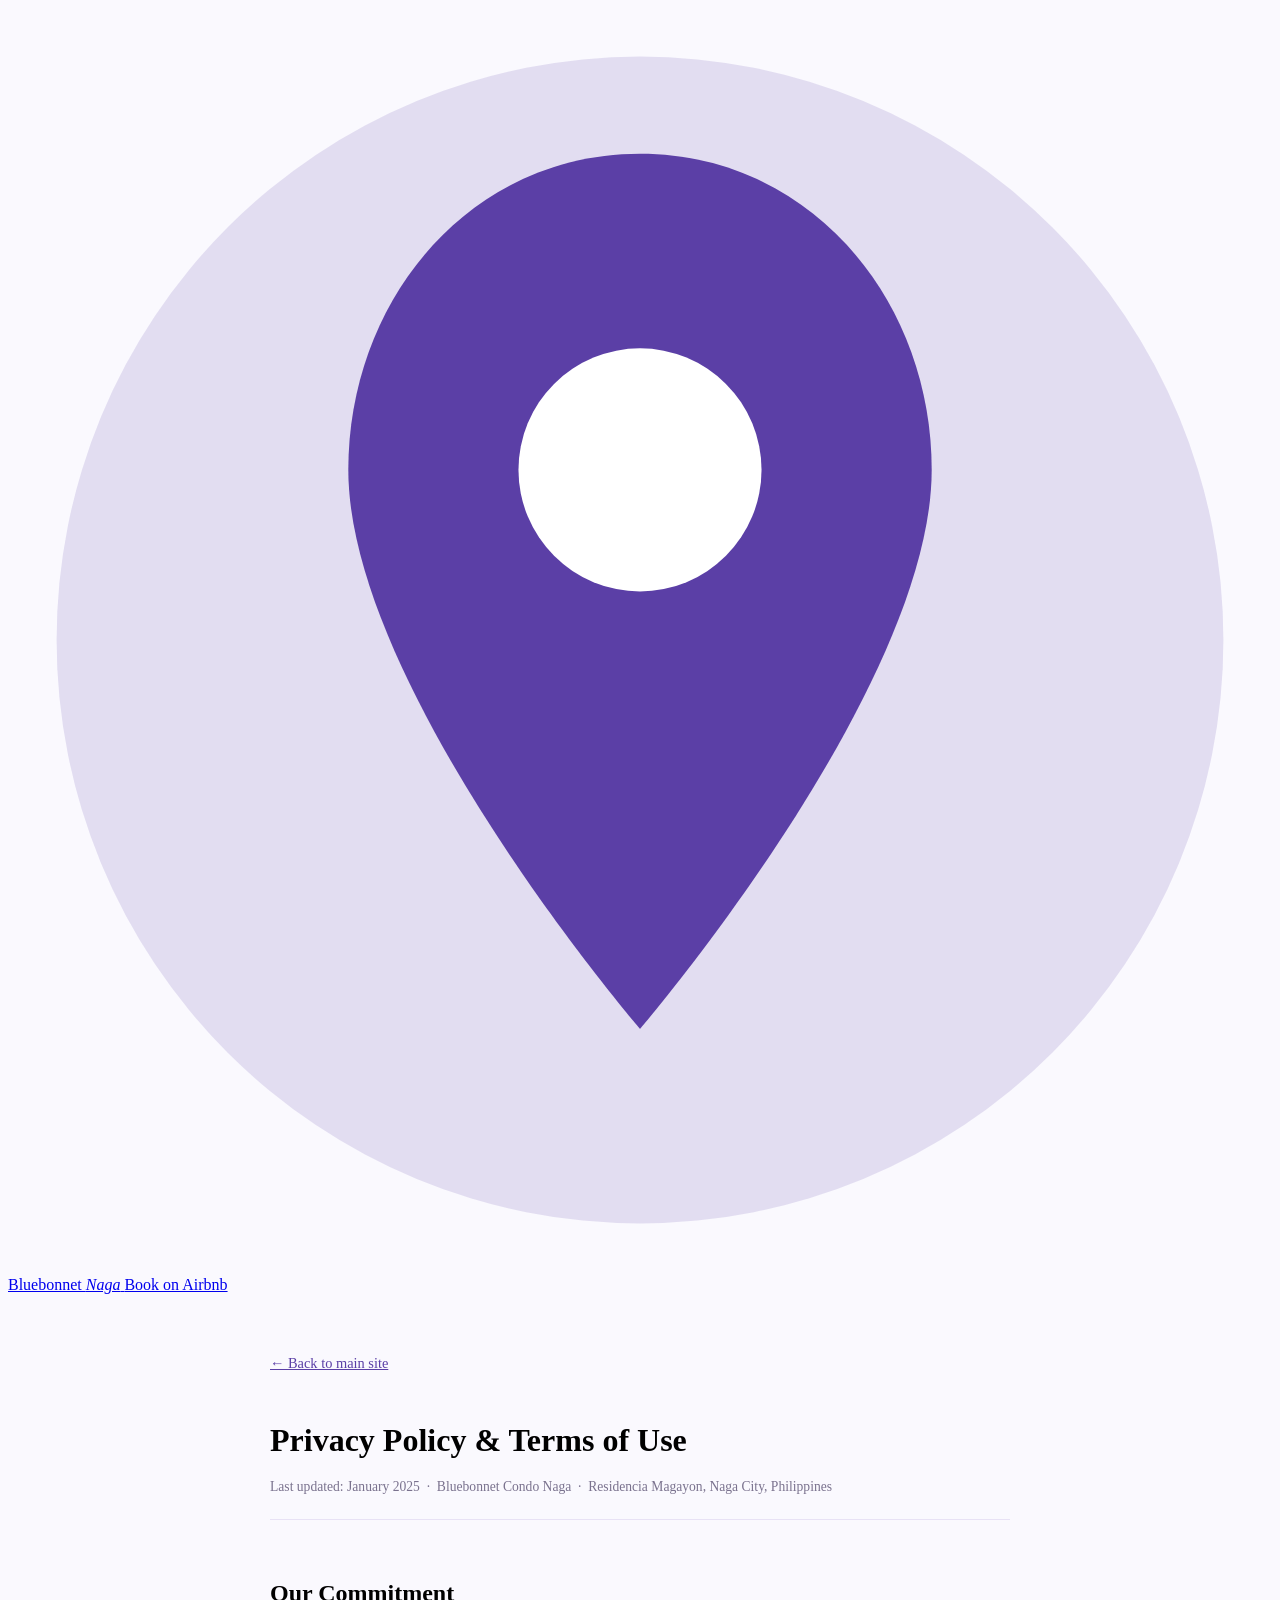
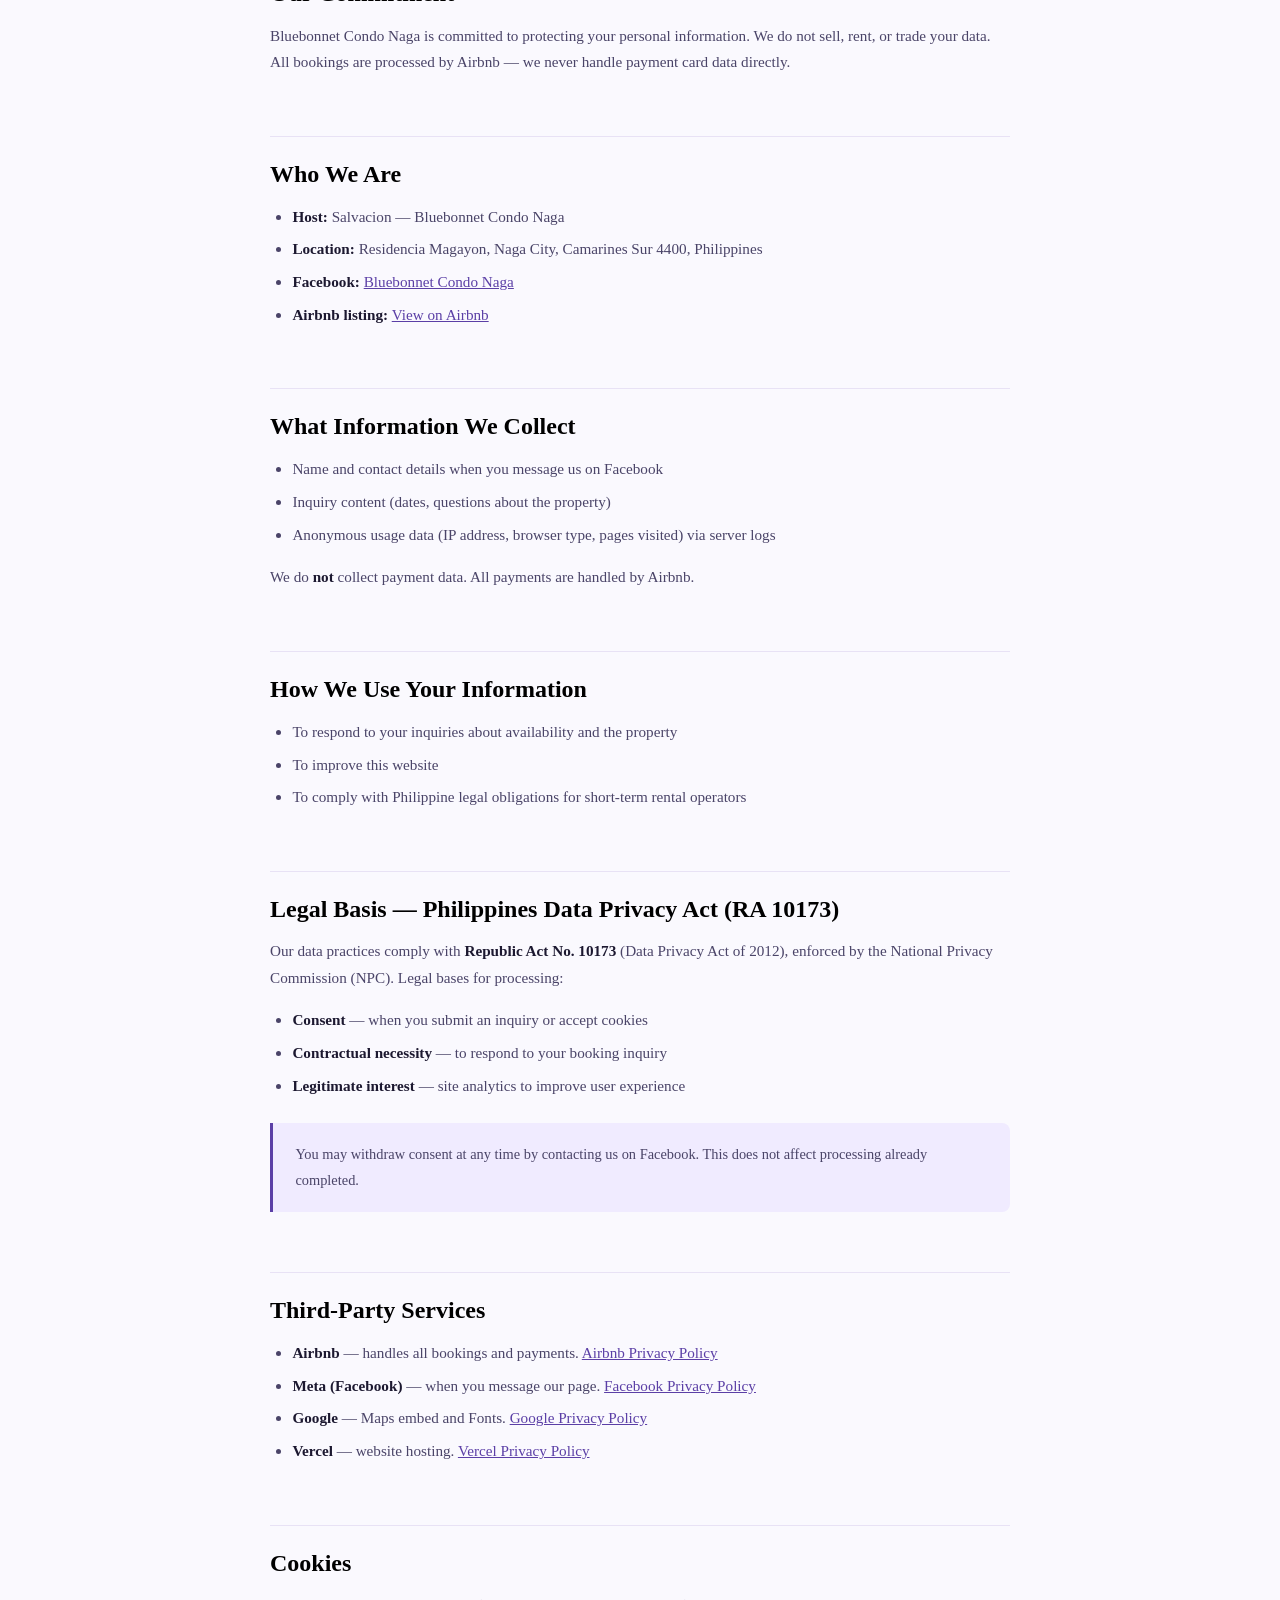
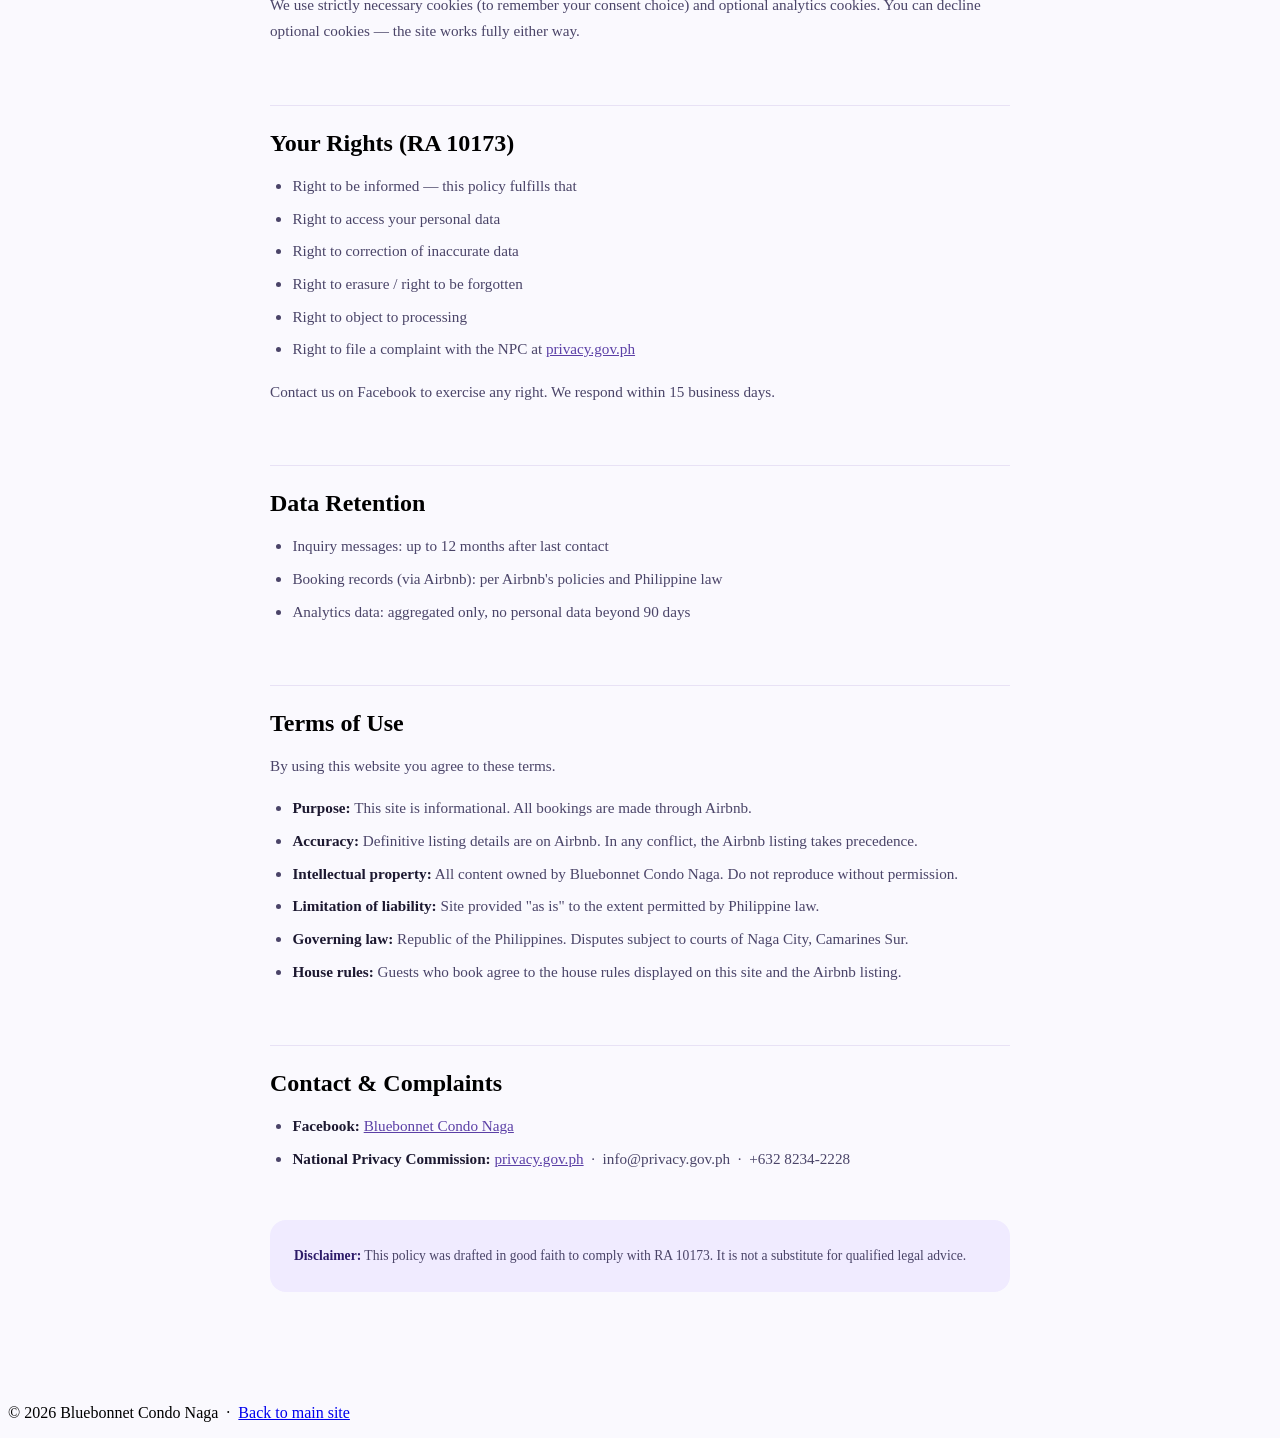
==== privacy.html @ 1c319896 "first commit" ====
<!DOCTYPE html>
<html lang="en">
<head>
  <meta charset="UTF-8"/>
  <meta name="viewport" content="width=device-width, initial-scale=1.0"/>
  <meta name="robots" content="noindex"/>
  <title>Privacy Policy — Bluebonnet Condo Naga</title>
  <link rel="preconnect" href="https://fonts.googleapis.com"/>
  <link rel="preconnect" href="https://fonts.gstatic.com" crossorigin/>
  <link href="https://fonts.googleapis.com/css2?family=Playfair+Display:wght@400;500&family=DM+Sans:wght@400;500;600&display=swap" rel="stylesheet"/>
  <link rel="stylesheet" href="styles.css"/>
  <style>
    .priv { max-width: 740px; margin: 0 auto; padding: 60px 24px 96px; }
    .priv h1 { margin-bottom: .5em; }
    .priv .meta { font-size: .85rem; color: #7A728E; padding-bottom: 1.5em; border-bottom: 1px solid #E8E2F5; margin-bottom: 2.5em; max-width: none; }
    .priv h2 { font-size: 1.5rem; margin: 2.5em 0 .6em; padding-top: 1em; border-top: 1px solid #E8E2F5; }
    .priv h2:first-of-type { border-top: none; padding-top: 0; }
    .priv h3 { font-size: 1.05rem; margin: 1.8em 0 .5em; }
    .priv p, .priv li { font-size: .95rem; color: #4A4468; line-height: 1.75; max-width: none; }
    .priv ul { padding-left: 1.4em; list-style: disc; margin-bottom: 1em; }
    .priv ul li { margin-bottom: .4em; }
    .priv a { color: #5B3FA6; text-decoration: underline; }
    .priv strong { color: #1C1830; }
    .info-box { background: #F0EBFF; border-left: 3px solid #5B3FA6; padding: 1.2em 1.4em; border-radius: 0 8px 8px 0; margin: 1.5em 0; }
    .info-box p { margin: 0; font-size: .9rem; }
    .back-link { display: inline-flex; align-items: center; gap: 6px; color: #5B3FA6; font-size: .9rem; font-weight: 500; margin-bottom: 2em; }
    .disclaimer { margin-top: 3em; padding: 1.5em; background: #F0EBFF; border-radius: 16px; }
    .disclaimer p { font-size: .85rem; margin: 0; }
  </style>
</head>
<body style="background:#FAF9FE">

  <!-- NAV (simplified) -->
  <header class="nav" style="position:relative">
    <div class="wrap nav-in">
      <a href="index.html" class="brand">
        <svg viewBox="0 0 26 26" fill="none" aria-hidden="true">
          <circle cx="13" cy="13" r="12" fill="#5B3FA6" opacity=".15"/>
          <path d="M13 3C9.5 3 7 6 7 9.5c0 4.5 6 11.5 6 11.5S19 14 19 9.5C19 6 16.5 3 13 3z" fill="#5B3FA6"/>
          <circle cx="13" cy="9.5" r="2.5" fill="white"/>
        </svg>
        <span>Bluebonnet <em>Naga</em></span>
      </a>
      <a class="btn btn-gold btn-sm" href="https://www.airbnb.com/rooms/1572517148366114947" target="_blank" rel="noopener">Book on Airbnb</a>
    </div>
  </header>

  <main>
    <div class="priv">
      <a href="index.html" class="back-link">← Back to main site</a>

      <h1>Privacy Policy &amp; Terms of Use</h1>
      <p class="meta">Last updated: January 2025 &nbsp;·&nbsp; Bluebonnet Condo Naga &nbsp;·&nbsp; Residencia Magayon, Naga City, Philippines</p>

      <!-- PRIVACY POLICY -->
      <h2>Our Commitment</h2>
      <p>Bluebonnet Condo Naga is committed to protecting your personal information. We do not sell, rent, or trade your data. All bookings are processed by Airbnb — we never handle payment card data directly.</p>

      <h2>Who We Are</h2>
      <ul>
        <li><strong>Host:</strong> Salvacion — Bluebonnet Condo Naga</li>
        <li><strong>Location:</strong> Residencia Magayon, Naga City, Camarines Sur 4400, Philippines</li>
        <li><strong>Facebook:</strong> <a href="https://www.facebook.com/profile.php?id=61584902198196" target="_blank" rel="noopener">Bluebonnet Condo Naga</a></li>
        <li><strong>Airbnb listing:</strong> <a href="https://www.airbnb.com/rooms/1572517148366114947" target="_blank" rel="noopener">View on Airbnb</a></li>
      </ul>

      <h2>What Information We Collect</h2>
      <ul>
        <li>Name and contact details when you message us on Facebook</li>
        <li>Inquiry content (dates, questions about the property)</li>
        <li>Anonymous usage data (IP address, browser type, pages visited) via server logs</li>
      </ul>
      <p>We do <strong>not</strong> collect payment data. All payments are handled by Airbnb.</p>

      <h2>How We Use Your Information</h2>
      <ul>
        <li>To respond to your inquiries about availability and the property</li>
        <li>To improve this website</li>
        <li>To comply with Philippine legal obligations for short-term rental operators</li>
      </ul>

      <h2>Legal Basis — Philippines Data Privacy Act (RA 10173)</h2>
      <p>Our data practices comply with <strong>Republic Act No. 10173</strong> (Data Privacy Act of 2012), enforced by the National Privacy Commission (NPC). Legal bases for processing:</p>
      <ul>
        <li><strong>Consent</strong> — when you submit an inquiry or accept cookies</li>
        <li><strong>Contractual necessity</strong> — to respond to your booking inquiry</li>
        <li><strong>Legitimate interest</strong> — site analytics to improve user experience</li>
      </ul>
      <div class="info-box"><p>You may withdraw consent at any time by contacting us on Facebook. This does not affect processing already completed.</p></div>

      <h2>Third-Party Services</h2>
      <ul>
        <li><strong>Airbnb</strong> — handles all bookings and payments. <a href="https://www.airbnb.com/help/article/2855" target="_blank" rel="noopener">Airbnb Privacy Policy</a></li>
        <li><strong>Meta (Facebook)</strong> — when you message our page. <a href="https://www.facebook.com/privacy/policy/" target="_blank" rel="noopener">Facebook Privacy Policy</a></li>
        <li><strong>Google</strong> — Maps embed and Fonts. <a href="https://policies.google.com/privacy" target="_blank" rel="noopener">Google Privacy Policy</a></li>
        <li><strong>Vercel</strong> — website hosting. <a href="https://vercel.com/legal/privacy-policy" target="_blank" rel="noopener">Vercel Privacy Policy</a></li>
      </ul>

      <h2>Cookies</h2>
      <p>We use strictly necessary cookies (to remember your consent choice) and optional analytics cookies. You can decline optional cookies — the site works fully either way.</p>

      <h2>Your Rights (RA 10173)</h2>
      <ul>
        <li>Right to be informed — this policy fulfills that</li>
        <li>Right to access your personal data</li>
        <li>Right to correction of inaccurate data</li>
        <li>Right to erasure / right to be forgotten</li>
        <li>Right to object to processing</li>
        <li>Right to file a complaint with the NPC at <a href="https://www.privacy.gov.ph" target="_blank" rel="noopener">privacy.gov.ph</a></li>
      </ul>
      <p>Contact us on Facebook to exercise any right. We respond within 15 business days.</p>

      <h2>Data Retention</h2>
      <ul>
        <li>Inquiry messages: up to 12 months after last contact</li>
        <li>Booking records (via Airbnb): per Airbnb's policies and Philippine law</li>
        <li>Analytics data: aggregated only, no personal data beyond 90 days</li>
      </ul>

      <!-- TERMS OF USE -->
      <h2 id="terms">Terms of Use</h2>
      <p>By using this website you agree to these terms.</p>
      <ul>
        <li><strong>Purpose:</strong> This site is informational. All bookings are made through Airbnb.</li>
        <li><strong>Accuracy:</strong> Definitive listing details are on Airbnb. In any conflict, the Airbnb listing takes precedence.</li>
        <li><strong>Intellectual property:</strong> All content owned by Bluebonnet Condo Naga. Do not reproduce without permission.</li>
        <li><strong>Limitation of liability:</strong> Site provided "as is" to the extent permitted by Philippine law.</li>
        <li><strong>Governing law:</strong> Republic of the Philippines. Disputes subject to courts of Naga City, Camarines Sur.</li>
        <li><strong>House rules:</strong> Guests who book agree to the house rules displayed on this site and the Airbnb listing.</li>
      </ul>

      <h2>Contact &amp; Complaints</h2>
      <ul>
        <li><strong>Facebook:</strong> <a href="https://www.facebook.com/profile.php?id=61584902198196" target="_blank" rel="noopener">Bluebonnet Condo Naga</a></li>
        <li><strong>National Privacy Commission:</strong> <a href="https://www.privacy.gov.ph" target="_blank" rel="noopener">privacy.gov.ph</a> &nbsp;·&nbsp; info@privacy.gov.ph &nbsp;·&nbsp; +632 8234-2228</li>
      </ul>

      <div class="disclaimer">
        <p><strong style="color:#2D1B69">Disclaimer:</strong> This policy was drafted in good faith to comply with RA 10173. It is not a substitute for qualified legal advice.</p>
      </div>
    </div>
  </main>

  <footer class="footer" style="margin-top:0">
    <div class="wrap footer-in">
      <div class="footer-bottom" style="border-top:none;padding-top:0">
        <p>© <span id="privYr"></span> Bluebonnet Condo Naga &nbsp;·&nbsp; <a href="index.html">Back to main site</a></p>
      </div>
    </div>
  </footer>

  <script>document.getElementById('privYr').textContent = new Date().getFullYear();</script>
</body>
</html>
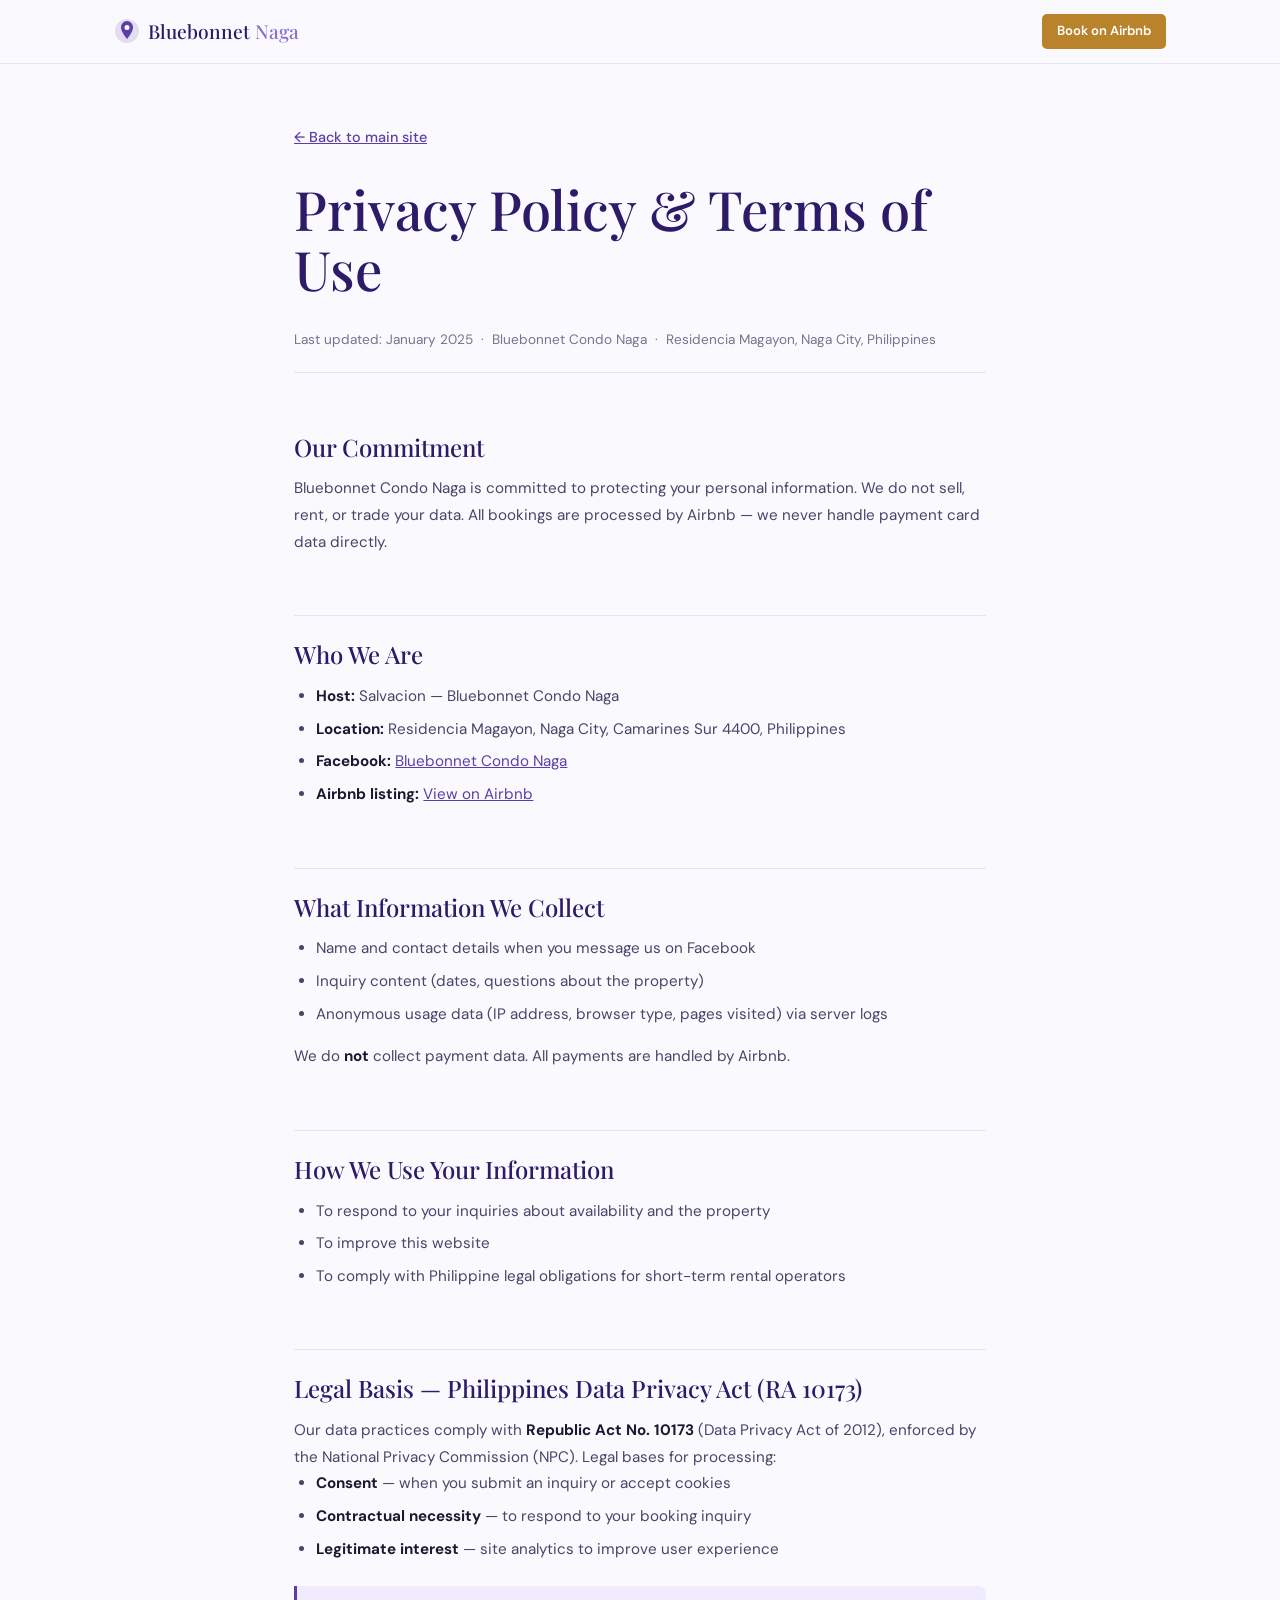
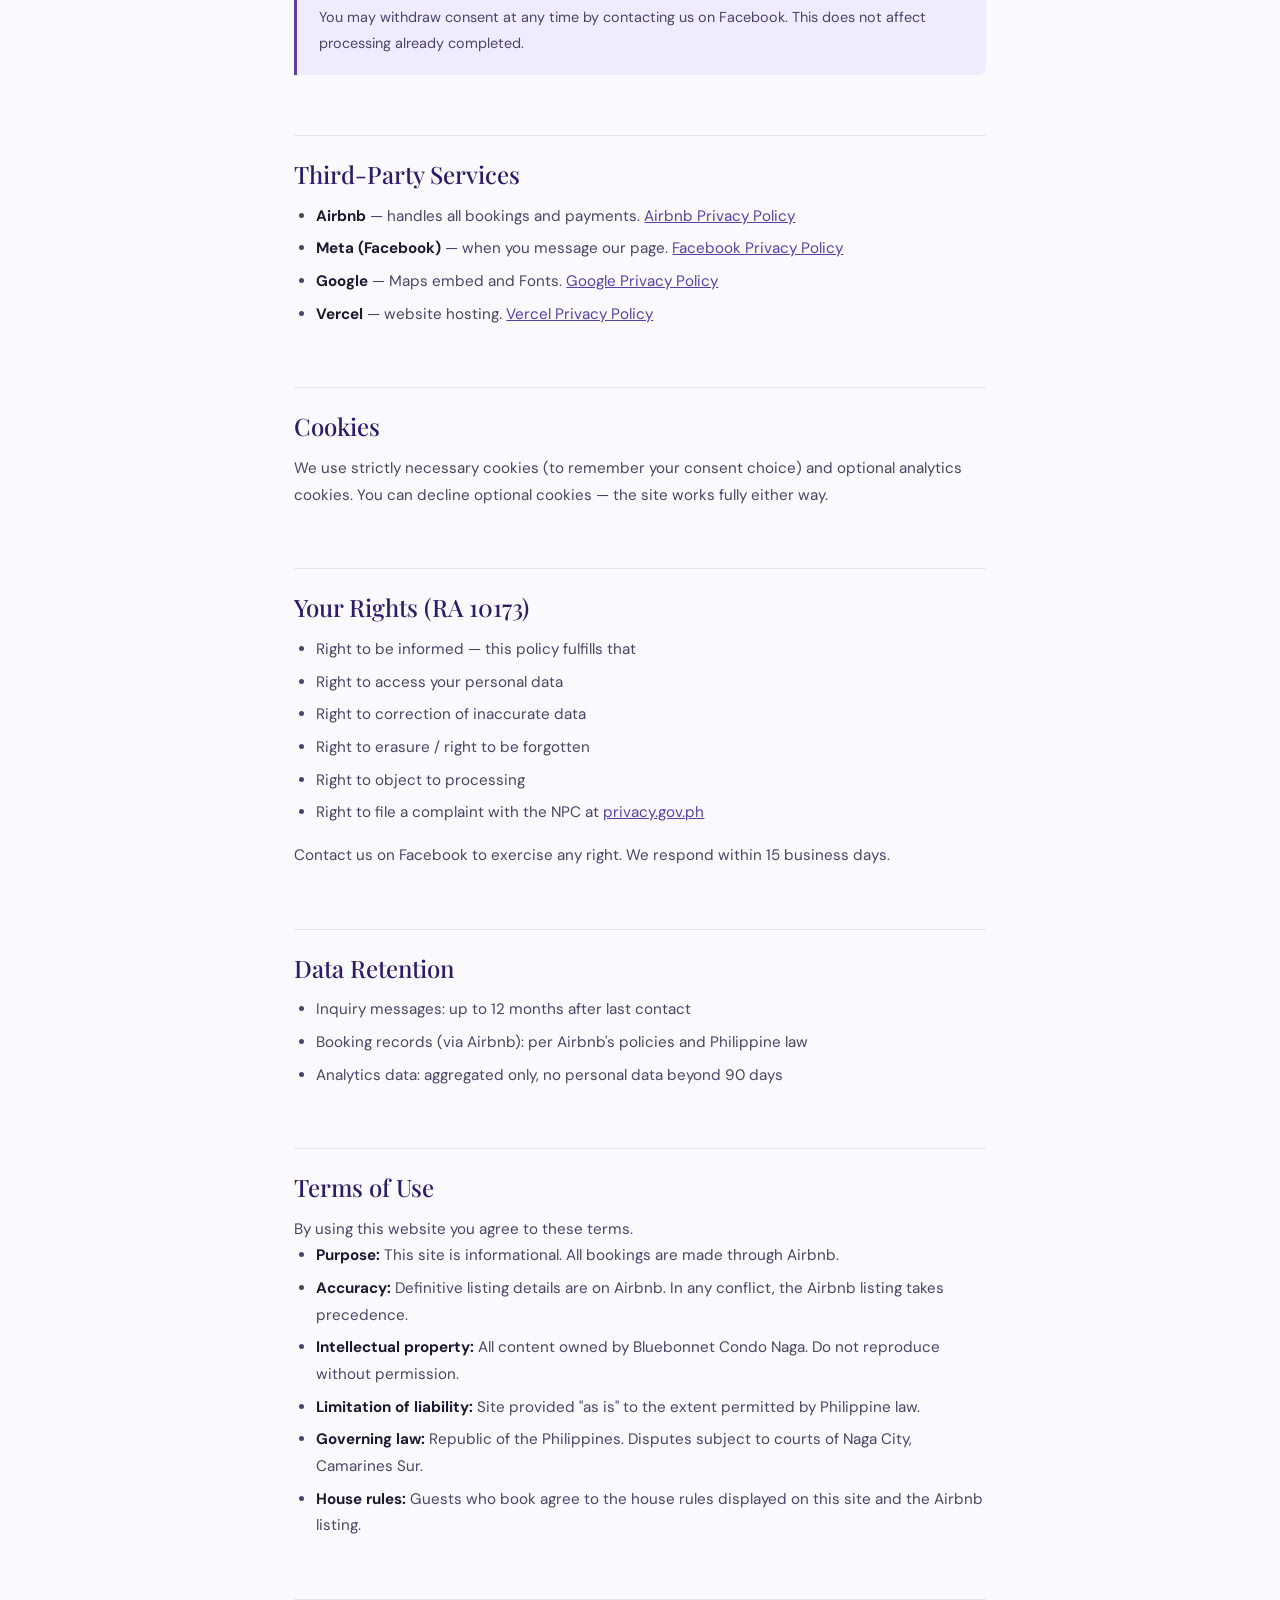
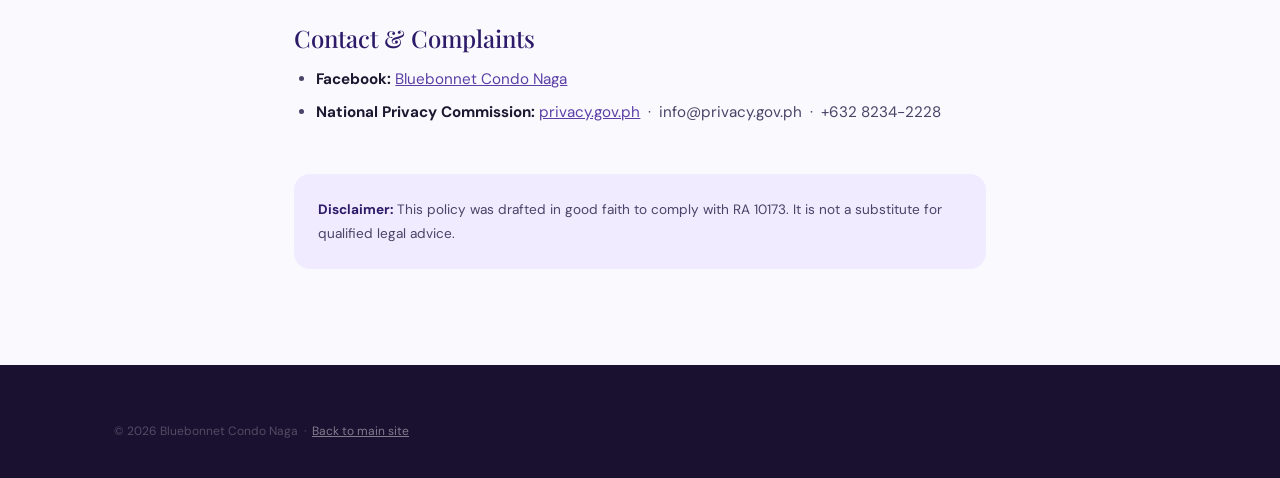
==== commit e9b2977c: "fix privacy.html stylesheet filename" ====
--- a/privacy.html
+++ b/privacy.html
@@ -8,7 +8,7 @@
   <link rel="preconnect" href="https://fonts.googleapis.com"/>
   <link rel="preconnect" href="https://fonts.gstatic.com" crossorigin/>
   <link href="https://fonts.googleapis.com/css2?family=Playfair+Display:wght@400;500&family=DM+Sans:wght@400;500;600&display=swap" rel="stylesheet"/>
-  <link rel="stylesheet" href="styles.css"/>
+  <link rel="stylesheet" href="style.css"/>
   <style>
     .priv { max-width: 740px; margin: 0 auto; padding: 60px 24px 96px; }
     .priv h1 { margin-bottom: .5em; }
--- a/style.css
+++ b/style.css
@@ -0,0 +1,447 @@
+/* =========================================================
+   BLUEBONNET CONDO NAGA — styles.css
+   ========================================================= */
+
+:root {
+  --plum:    #2D1B69;
+  --violet:  #5B3FA6;
+  --vlight:  #8B6FCC;
+  --vtint:   #F0EBFF;
+  --vpale:   #F7F4FE;
+  --gold:    #B8832A;
+  --goldl:   #D4A853;
+  --goldglow:#FAE8B4;
+  --sage:    #5A7A5A;
+  --sagel:   #EDF2ED;
+  --ink:     #1C1830;
+  --inkm:    #4A4468;
+  --inkl:    #7A728E;
+  --rule:    #E8E2F5;
+  --white:   #ffffff;
+  --bg:      #FAF9FE;
+  --bgdark:  #F7F4FE;
+  --night:   #1A1030;
+  --serif:   "Playfair Display", Georgia, serif;
+  --sans:    "DM Sans", -apple-system, sans-serif;
+  --wrap:    1100px;
+  --r:       8px;
+  --rr:      16px;
+  --sh:      0 4px 12px rgba(26,16,48,.10);
+  --shl:     0 16px 48px rgba(26,16,48,.14);
+  --shx:     0 32px 64px rgba(26,16,48,.18);
+}
+
+*, *::before, *::after { box-sizing: border-box; margin: 0; padding: 0; }
+html { scroll-behavior: smooth; scroll-padding-top: 64px; -webkit-text-size-adjust: 100%; }
+body { font-family: var(--sans); color: var(--ink); background: var(--bg); line-height: 1.65; -webkit-font-smoothing: antialiased; overflow-x: hidden; }
+img  { max-width: 100%; display: block; }
+a    { color: inherit; text-decoration: none; }
+ul   { list-style: none; }
+p    { max-width: 62ch; color: var(--inkm); line-height: 1.7; }
+
+.wrap          { max-width: var(--wrap); margin-inline: auto; padding-inline: 24px; }
+.section       { padding-block: 80px; }
+.section-dark  { background: var(--bgdark); }
+.section-sub   { color: var(--inkl); margin-bottom: 28px; max-width: 50ch; }
+
+h1 { font-family: var(--serif); font-size: clamp(2rem, 4.5vw, 3.4rem); font-weight: 500; line-height: 1.12; color: var(--plum); }
+h2 { font-family: var(--serif); font-size: clamp(1.6rem, 3vw, 2.3rem); font-weight: 500; line-height: 1.18; color: var(--plum); margin-bottom: .5em; }
+h3 { font-size: 1.05rem; font-weight: 600; color: var(--plum); }
+
+.btn {
+  display: inline-flex; align-items: center; gap: 6px;
+  padding: .7em 1.5em; border-radius: 5px;
+  font-family: var(--sans); font-weight: 600; font-size: .9rem;
+  border: 2px solid transparent; cursor: pointer;
+  transition: background .15s, color .15s, border-color .15s, box-shadow .15s;
+  white-space: nowrap; text-decoration: none; line-height: 1.4;
+}
+.btn:hover       { box-shadow: var(--sh); }
+.btn-gold        { background: var(--gold);  color: var(--white); border-color: var(--gold); }
+.btn-gold:hover  { background: var(--goldl); border-color: var(--goldl); }
+.btn-dark        { background: var(--plum);  color: var(--white); border-color: var(--plum); }
+.btn-dark:hover  { background: var(--violet); border-color: var(--violet); }
+.btn-outline     { background: transparent; color: var(--plum); border-color: var(--plum); }
+.btn-outline:hover { background: var(--plum); color: var(--white); }
+.btn-sm          { padding: .45em 1em; font-size: .82rem; }
+.btn-lg          { padding: .9em 2em; font-size: 1rem; }
+.btn-full        { width: 100%; justify-content: center; }
+
+.cookie { position: fixed; bottom: 0; left: 0; right: 0; z-index: 500; background: var(--night); padding: 14px 24px; transform: translateY(100%); transition: transform .3s; }
+.cookie.show { transform: translateY(0); }
+.cookie-in { max-width: var(--wrap); margin-inline: auto; display: flex; align-items: center; justify-content: space-between; gap: 16px; flex-wrap: wrap; }
+.cookie-in p { font-size: .82rem; color: rgba(255,255,255,.7); max-width: none; margin: 0; }
+.cookie-in a { color: var(--goldl); text-decoration: underline; }
+.cookie-acts { display: flex; gap: 8px; flex-shrink: 0; }
+.ck-yes { background: var(--gold); border: none; color: var(--white); padding: .4em 1em; border-radius: 4px; font-size: .8rem; font-weight: 600; cursor: pointer; font-family: inherit; }
+.ck-no  { background: transparent; border: 1px solid rgba(255,255,255,.3); color: rgba(255,255,255,.7); padding: .4em 1em; border-radius: 4px; font-size: .8rem; font-weight: 600; cursor: pointer; font-family: inherit; }
+
+.nav { position: sticky; top: 0; z-index: 100; height: 64px; background: rgba(250,249,254,.93); backdrop-filter: blur(12px); border-bottom: 1px solid var(--rule); transition: box-shadow .2s; }
+.nav.scrolled { box-shadow: var(--sh); }
+.nav-in { display: flex; align-items: center; justify-content: space-between; height: 100%; gap: 20px; }
+.brand { display: flex; align-items: center; gap: 8px; font-family: var(--serif); font-size: 1.2rem; font-weight: 500; color: var(--plum); }
+.brand em { font-style: normal; color: var(--vlight); }
+.brand svg { width: 26px; height: 26px; flex-shrink: 0; }
+.nav-links { display: flex; gap: 22px; }
+.nav-links a { font-size: .87rem; font-weight: 500; color: var(--inkl); border-bottom: 2px solid transparent; padding-bottom: 2px; transition: color .15s, border-color .15s; }
+.nav-links a:hover { color: var(--plum); border-bottom-color: var(--violet); }
+.hamburger { display: none; flex-direction: column; gap: 5px; background: none; border: none; cursor: pointer; padding: 6px; }
+.hamburger span { display: block; width: 22px; height: 2px; background: var(--plum); border-radius: 2px; transition: transform .2s, opacity .2s; }
+.hamburger.open span:nth-child(1) { transform: rotate(45deg) translate(5px,5px); }
+.hamburger.open span:nth-child(2) { opacity: 0; }
+.hamburger.open span:nth-child(3) { transform: rotate(-45deg) translate(5px,-5px); }
+
+.cell { overflow: hidden; position: relative; cursor: pointer; }
+.cell img { position: absolute; inset: 0; width: 100%; height: 100%; object-fit: cover; transition: transform .25s; }
+.cell:hover img { transform: scale(1.04); }
+.cell-empty { position: absolute; inset: 0; display: flex; flex-direction: column; align-items: center; justify-content: center; gap: 6px; color: rgba(255,255,255,.3); font-size: .78rem; }
+.cell-empty span { font-size: 2rem; }
+
+.hero { background: var(--plum); }
+.photo-strip { display: grid; grid-template-columns: 2fr 1fr 1fr; grid-template-rows: 220px 160px; gap: 3px; position: relative; }
+.photo-strip .cell { background: linear-gradient(145deg, #3a2480, #1A1030); }
+.photo-strip .cell:first-child { grid-row: span 2; }
+.show-all { position: absolute; bottom: 14px; right: 14px; background: var(--white); border: 1px solid var(--rule); border-radius: 5px; padding: .45em .9em; font-size: .78rem; font-weight: 600; cursor: pointer; display: flex; align-items: center; gap: 6px; box-shadow: var(--sh); z-index: 2; font-family: inherit; }
+.hero-body { padding: 48px 0 60px; }
+.hero-grid { display: grid; grid-template-columns: 1fr 300px; gap: 48px; align-items: start; }
+.hero-loc { display: flex; align-items: center; gap: 6px; font-size: .83rem; color: rgba(255,255,255,.6); margin-bottom: 14px; }
+.hero-loc svg { color: var(--goldl); flex-shrink: 0; }
+.hero h1 { color: var(--white); font-style: italic; margin-bottom: 16px; }
+.hero-sub { color: rgba(255,255,255,.7); max-width: 50ch; margin-bottom: 20px; }
+.badges { display: flex; gap: 8px; flex-wrap: wrap; }
+.badge { padding: .28em .85em; border-radius: 999px; font-size: .77rem; font-weight: 500; }
+.badge-gold  { background: rgba(184,131,42,.25); border: 1px solid rgba(184,131,42,.45); color: var(--goldglow); }
+.badge-white { background: rgba(255,255,255,.12); border: 1px solid rgba(255,255,255,.18); color: rgba(255,255,255,.88); }
+
+.book-card { background: var(--white); border-radius: var(--rr); padding: 28px; box-shadow: var(--shx); }
+.book-label { font-size: .8rem; color: var(--inkl); margin-bottom: 8px; max-width: none; }
+.btn-dark { margin-bottom: 16px; }
+.book-stats { display: flex; justify-content: space-between; padding: 14px 0; border-top: 1px solid var(--rule); border-bottom: 1px solid var(--rule); margin-bottom: 14px; }
+.bstat strong { display: block; font-family: var(--serif); font-size: 1.3rem; color: var(--plum); text-align: center; }
+.bstat span   { display: block; font-size: .75rem; color: var(--inkl); text-align: center; }
+.book-note { font-size: .75rem; color: var(--inkl); max-width: none; margin: 0; line-height: 1.5; }
+
+.about-grid { display: grid; grid-template-columns: 1fr 1fr; gap: 56px; align-items: start; }
+.about-text > p { margin-bottom: 12px; }
+.about-feats { display: grid; grid-template-columns: 1fr 1fr; gap: 10px; margin: 22px 0; }
+.feat { display: flex; align-items: flex-start; gap: 10px; padding: 14px; background: var(--vtint); border-radius: var(--r); }
+.feat > span { font-size: 1.3rem; flex-shrink: 0; line-height: 1; }
+.feat strong { display: block; font-size: .87rem; color: var(--plum); margin-bottom: 2px; }
+.feat small  { font-size: .77rem; color: var(--inkl); }
+.host-card { display: flex; align-items: center; gap: 14px; padding: 16px 20px; background: var(--white); border: 1px solid var(--rule); border-radius: var(--r); margin-top: 20px; }
+.host-av   { width: 42px; height: 42px; border-radius: 50%; background: var(--violet); color: var(--white); display: flex; align-items: center; justify-content: center; font-family: var(--serif); font-size: 1.2rem; flex-shrink: 0; }
+.host-name { font-weight: 600; font-size: .9rem; color: var(--plum); margin-bottom: 2px; }
+.host-meta { font-size: .77rem; color: var(--inkl); max-width: none; margin: 0; }
+
+.about-photos { position: relative; padding-bottom: 36px; }
+.about-main { border-radius: var(--rr); min-height: 340px; background: linear-gradient(140deg, var(--vtint), #e4d9ff); border: 2px dashed rgba(91,63,166,.22); }
+.about-main .cell-empty { color: var(--violet); opacity: .5; }
+.about-side { position: absolute; bottom: 0; right: -20px; width: 54%; min-height: 160px; border: 4px solid var(--white); border-radius: var(--rr); box-shadow: var(--shl); background: linear-gradient(135deg, #c8d9c8, var(--sagel)); }
+.about-side .cell-empty { color: var(--sage); opacity: .5; }
+
+.gallery-grid { display: grid; grid-template-columns: repeat(4, 1fr); grid-auto-rows: 170px; gap: 12px; }
+.g-cell { border-radius: var(--r); background: linear-gradient(140deg, var(--vtint), #ddd4f5); border: 1.5px dashed rgba(91,63,166,.18); transition: transform .15s, box-shadow .15s; }
+.g-cell:hover { transform: scale(1.02); box-shadow: var(--shl); }
+.g-cell .cell-empty { color: var(--violet); opacity: .4; font-size: .78rem; }
+.g-cell.big  { grid-column: span 2; grid-row: span 2; }
+.g-cell.wide { grid-column: span 2; }
+
+.video-wrap {
+  position: relative;
+  width: 100%;
+  border-radius: var(--rr);
+  overflow: hidden;
+  box-shadow: var(--shl);
+  background: var(--night);
+  aspect-ratio: 16 / 9;
+}
+.video-wrap iframe {
+  position: absolute;
+  inset: 0;
+  width: 100%;
+  height: 100%;
+  border: 0;
+  display: block;
+}
+.video-placeholder {
+  position: absolute;
+  inset: 0;
+  background: linear-gradient(135deg, #2D1B69, #1A1030);
+  display: flex;
+  align-items: center;
+  justify-content: center;
+}
+.vp-inner {
+  text-align: center;
+  color: rgba(255,255,255,.7);
+  padding: 24px;
+}
+.vp-icon {
+  width: 72px;
+  height: 72px;
+  border-radius: 50%;
+  background: rgba(255,255,255,.12);
+  border: 2px solid rgba(255,255,255,.25);
+  display: flex;
+  align-items: center;
+  justify-content: center;
+  font-size: 1.8rem;
+  margin: 0 auto 20px;
+  color: var(--white);
+  padding-left: 4px;
+}
+.vp-title {
+  font-family: var(--serif);
+  font-size: 1.4rem;
+  color: var(--white);
+  margin-bottom: 8px;
+  max-width: none;
+}
+.vp-sub {
+  font-size: .88rem;
+  color: rgba(255,255,255,.5);
+  max-width: none;
+  margin: 0;
+}
+
+.facts-strip {
+  display: flex;
+  align-items: center;
+  gap: 0;
+  margin-top: 24px;
+  background: rgba(255,255,255,.08);
+  border: 1px solid rgba(255,255,255,.15);
+  border-radius: var(--r);
+  overflow: hidden;
+  flex-wrap: wrap;
+}
+.fact-item {
+  flex: 1;
+  padding: 14px 16px;
+  text-align: center;
+  min-width: 90px;
+}
+.fact-item strong {
+  display: block;
+  font-family: var(--serif);
+  font-size: 1.15rem;
+  color: var(--white);
+  margin-bottom: 2px;
+}
+.fact-item span {
+  font-size: .72rem;
+  color: rgba(255,255,255,.55);
+}
+.fact-divider {
+  width: 1px;
+  height: 40px;
+  background: rgba(255,255,255,.15);
+  flex-shrink: 0;
+}
+
+.unit-facts {
+  display: flex;
+  gap: 0;
+  margin-bottom: 20px;
+  border: 1px solid var(--rule);
+  border-radius: var(--r);
+  overflow: hidden;
+  flex-wrap: wrap;
+}
+.uf-item {
+  flex: 1;
+  padding: 14px 16px;
+  text-align: center;
+  border-right: 1px solid var(--rule);
+  min-width: 80px;
+}
+.uf-item:last-child { border-right: none; }
+.uf-val {
+  display: block;
+  font-family: var(--serif);
+  font-size: 1.1rem;
+  font-weight: 500;
+  color: var(--plum);
+  margin-bottom: 2px;
+}
+.uf-label {
+  font-size: .72rem;
+  color: var(--inkl);
+}
+
+.score-total {
+  font-size: .8rem;
+  color: var(--inkl);
+  margin-top: 6px;
+}
+.score-total strong {
+  color: var(--plum);
+}
+
+.steps-grid { display: grid; grid-template-columns: repeat(3, 1fr); gap: 20px; margin-top: 32px; }
+.step-card  { background: var(--white); border-radius: var(--rr); padding: 24px; border: 1px solid var(--rule); position: relative; }
+.step-num   { width: 36px; height: 36px; border-radius: 50%; background: var(--violet); color: var(--white); display: flex; align-items: center; justify-content: center; font-family: var(--serif); font-weight: 700; font-size: 1rem; margin-bottom: 14px; }
+.step-card strong { display: block; font-size: .95rem; color: var(--plum); margin-bottom: 8px; }
+.step-card p { font-size: .85rem; max-width: none; margin: 0; }
+
+.contact-info  { display: grid; gap: 20px; }
+.cinfo-item    { display: flex; align-items: flex-start; gap: 14px; padding: 18px 20px; background: var(--white); border: 1px solid var(--rule); border-radius: var(--r); }
+.cinfo-icon    { font-size: 1.4rem; flex-shrink: 0; line-height: 1; margin-top: 2px; }
+.cinfo-item strong { display: block; font-size: .87rem; color: var(--plum); margin-bottom: 4px; }
+.cinfo-item a  { font-size: .9rem; color: var(--violet); font-weight: 500; text-decoration: none; display: block; }
+.cinfo-item a:hover { text-decoration: underline; }
+.cinfo-item span { font-size: .88rem; color: var(--inkm); }
+
+.footer-top { display: flex; justify-content: space-between; align-items: flex-start; gap: 40px; flex-wrap: wrap; margin-bottom: 28px; }
+.footer-contact { display: flex; flex-direction: column; gap: 8px; }
+.f-contact-link { font-size: .85rem; color: rgba(255,255,255,.6); transition: color .15s; text-decoration: none; }
+.f-contact-link:hover { color: var(--white); }
+
+.contact-grid { display: grid; grid-template-columns: 1.1fr .9fr; gap: 52px; align-items: start; }
+
+.tab-bar { display: flex; gap: 2px; border-bottom: 2px solid var(--rule); overflow-x: auto; scrollbar-width: none; }
+.tab-bar::-webkit-scrollbar { display: none; }
+.tab-btn { background: none; border: none; border-bottom: 3px solid transparent; margin-bottom: -2px; padding: 10px 20px; font-size: .87rem; font-weight: 600; color: var(--inkl); cursor: pointer; white-space: nowrap; font-family: inherit; transition: color .15s, border-color .15s; }
+.tab-btn:hover { color: var(--plum); }
+.tab-btn.active { color: var(--plum); border-bottom-color: var(--violet); }
+.tab-content { padding-top: 28px; }
+.tab-panel { display: none; grid-template-columns: repeat(3, 1fr); gap: 10px; }
+.tab-panel.active { display: grid; }
+.a-item { display: flex; align-items: center; gap: 10px; padding: 13px 15px; background: var(--white); border: 1px solid var(--rule); border-radius: var(--r); font-size: .88rem; transition: border-color .15s; }
+.a-item:hover { border-color: var(--vlight); }
+.a-item > span { font-size: 1.1rem; flex-shrink: 0; }
+
+.reviews-top { display: flex; gap: 56px; align-items: flex-start; margin-bottom: 40px; flex-wrap: wrap; }
+.score-big   { font-family: var(--serif); font-size: 4.5rem; font-weight: 700; color: var(--plum); line-height: 1; }
+.score-stars { color: var(--gold); font-size: 1.1rem; letter-spacing: 2px; }
+.score-label { font-size: .77rem; color: var(--inkl); margin-top: 6px; }
+.score-bars  { flex: 1; min-width: 220px; display: grid; gap: 10px; }
+.bar-row { display: grid; grid-template-columns: 110px 1fr 32px; align-items: center; gap: 10px; font-size: .83rem; color: var(--inkm); }
+.bar      { height: 5px; background: var(--rule); border-radius: 999px; overflow: hidden; }
+.bar-fill { height: 100%; background: linear-gradient(90deg, var(--gold), var(--goldl)); border-radius: 999px; }
+.bar-val  { font-weight: 600; font-size: .77rem; color: var(--plum); text-align: right; }
+
+.reviews-grid { display: grid; grid-template-columns: repeat(3, 1fr); gap: 20px; }
+.review-card  { background: var(--white); border-radius: var(--rr); padding: 24px; border: 1px solid var(--rule); transition: box-shadow .2s; }
+.review-card:hover { box-shadow: var(--sh); }
+
+.review-photo {
+  width: 56px; height: 56px; border-radius: 50%;
+  margin-bottom: 16px; overflow: hidden;
+  background: var(--violet);
+  display: flex; align-items: center; justify-content: center;
+  font-family: var(--serif); font-size: 1.4rem; font-weight: 700; color: var(--white);
+  flex-shrink: 0;
+}
+.review-photo::before { content: attr(data-initials); }
+.review-photo img { position: absolute; inset: 0; width: 100%; height: 100%; object-fit: cover; border-radius: 50%; }
+.review-photo:has(img)::before { display: none; }
+
+.rc-top   { display: flex; align-items: center; justify-content: space-between; margin-bottom: 12px; }
+.rc-name  { font-weight: 600; font-size: .9rem; color: var(--plum); }
+.rc-stars { color: var(--gold); font-size: .82rem; letter-spacing: 1px; }
+.rc-text  { font-size: .87rem; color: var(--inkm); line-height: 1.7; font-style: italic; max-width: none; margin: 0; }
+
+.cta-band { background: linear-gradient(135deg, var(--plum), #1A1030); padding: 72px 0; }
+.cta-in   { display: flex; justify-content: space-between; align-items: center; gap: 32px; flex-wrap: wrap; }
+.cta-band h2 { color: var(--white); margin-bottom: 8px; }
+.cta-band p  { color: rgba(255,255,255,.65); margin: 0; max-width: 48ch; }
+
+.location-grid { display: grid; grid-template-columns: .85fr 1.15fr; gap: 52px; align-items: start; }
+.dist-list li  { display: flex; align-items: center; gap: 10px; padding: 12px 0; border-bottom: 1px solid var(--rule); font-size: .9rem; }
+.dist-list li:first-child { border-top: 1px solid var(--rule); }
+.dist-list svg { color: var(--vlight); flex-shrink: 0; }
+.dist-list span { flex: 1; color: var(--ink); }
+.dt  { color: var(--sage); font-weight: 600; font-size: .8rem; flex: none; }
+.map-wrap { border-radius: var(--rr); overflow: hidden; border: 1px solid var(--rule); box-shadow: var(--sh); }
+.map-wrap iframe { width: 100%; height: 340px; border: 0; display: block; }
+
+.rules-grid { display: grid; grid-template-columns: repeat(3, 1fr); gap: 16px; margin-top: 32px; }
+.rule-card  { padding: 22px; background: var(--white); border-radius: var(--rr); border: 1px solid var(--rule); }
+.rule-card > span  { font-size: 1.6rem; margin-bottom: 10px; display: block; }
+.rule-card > strong { display: block; font-size: .95rem; color: var(--plum); margin-bottom: 8px; }
+.rule-card > p { font-size: .85rem; max-width: none; margin: 0; }
+
+.contact-btns { display: flex; gap: 12px; flex-wrap: wrap; margin: 22px 0 0; }
+.platform-cards { display: grid; gap: 14px; }
+.p-card { display: flex; flex-direction: column; gap: 6px; padding: 20px 22px; background: var(--white); border: 1.5px solid var(--rule); border-radius: var(--rr); text-decoration: none; transition: border-color .15s, box-shadow .15s; }
+.p-card:not(.p-card-off):hover { border-color: var(--violet); box-shadow: var(--sh); }
+.p-card-off { opacity: .5; pointer-events: none; }
+.p-card-top { display: flex; align-items: center; gap: 10px; margin-bottom: 4px; }
+.p-card p   { font-size: .83rem; max-width: none; margin: 0; }
+.p-name { font-family: var(--serif); font-size: 1.15rem; color: var(--plum); }
+.p-badge { font-size: .72rem; font-weight: 600; padding: 2px 8px; border-radius: 999px; }
+.p-badge.live { background: var(--sagel); color: var(--sage); }
+.p-badge.soon { background: var(--goldglow); color: #7a5a10; }
+.p-link { font-size: .83rem; font-weight: 600; color: var(--violet); }
+
+.footer    { background: var(--night); padding: 56px 0 36px; }
+.footer-in { display: grid; gap: 28px; }
+.footer-brand { display: flex; align-items: center; gap: 14px; }
+.footer-brand svg { width: 34px; height: 34px; flex-shrink: 0; }
+.f-name { font-family: var(--serif); font-size: 1.05rem; color: rgba(255,255,255,.88); max-width: none; margin: 0; }
+.f-tag  { font-size: .83rem; color: rgba(255,255,255,.4); font-style: italic; max-width: none; margin: 0; }
+.footer-nav { display: flex; flex-wrap: wrap; gap: 8px 22px; padding-top: 20px; border-top: 1px solid rgba(255,255,255,.08); }
+.footer-nav a { font-size: .83rem; color: rgba(255,255,255,.5); transition: color .15s; }
+.footer-nav a:hover { color: rgba(255,255,255,.9); }
+.footer-bottom { padding-top: 20px; border-top: 1px solid rgba(255,255,255,.08); display: grid; gap: 6px; }
+.footer-bottom p { font-size: .75rem; color: rgba(255,255,255,.25); max-width: none; margin: 0; }
+.footer-bottom a { color: rgba(255,255,255,.45); text-decoration: underline; }
+
+.lightbox  { position: fixed; inset: 0; z-index: 400; background: rgba(10,6,25,.96); display: flex; align-items: center; justify-content: center; }
+.lightbox.hidden { display: none; }
+.lb-wrap   { max-width: 90vw; max-height: 85vh; display: flex; align-items: center; justify-content: center; }
+.lb-wrap img { max-width: 88vw; max-height: 80vh; border-radius: var(--r); object-fit: contain; width: auto; height: auto; }
+.lb-empty  { width: min(680px, 88vw); height: 60vh; background: rgba(91,63,166,.12); border-radius: var(--rr); border: 2px dashed rgba(91,63,166,.3); display: flex; align-items: center; justify-content: center; flex-direction: column; gap: 14px; color: rgba(255,255,255,.4); font-size: .85rem; text-align: center; padding: 24px; }
+.lb-empty span { font-size: 2.5rem; opacity: .4; }
+.lb-close  { position: absolute; top: 20px; right: 20px; background: rgba(255,255,255,.12); border: none; color: var(--white); width: 40px; height: 40px; border-radius: 50%; font-size: 1.2rem; cursor: pointer; transition: background .15s; }
+.lb-close:hover { background: rgba(255,255,255,.22); }
+.lb-prev, .lb-next { position: absolute; top: 50%; transform: translateY(-50%); background: rgba(255,255,255,.12); border: none; color: var(--white); width: 48px; height: 48px; border-radius: 50%; font-size: 1.8rem; cursor: pointer; display: flex; align-items: center; justify-content: center; transition: background .15s; }
+.lb-prev:hover, .lb-next:hover { background: rgba(255,255,255,.22); }
+.lb-prev { left: 20px; }
+.lb-next { right: 20px; }
+.lb-counter { position: absolute; bottom: 20px; left: 50%; transform: translateX(-50%); color: rgba(255,255,255,.5); font-size: .83rem; }
+
+@media (max-width: 900px) {
+  .nav-links, .btn-sm { display: none; }
+  .hamburger { display: flex; }
+  .nav-links.open {
+    display: flex; flex-direction: column; position: absolute;
+    top: 64px; left: 0; right: 0; background: var(--bg);
+    padding: 20px 24px; gap: 18px;
+    border-bottom: 1px solid var(--rule); box-shadow: var(--shl); z-index: 99;
+  }
+  .nav-links.open a { font-size: 1rem; border-bottom: none; }
+  .nav { position: relative; }
+  .hero-grid, .about-grid, .location-grid, .contact-grid { grid-template-columns: 1fr; }
+  .photo-strip { grid-template-columns: 1fr 1fr; grid-template-rows: 180px 130px; }
+  .photo-strip .cell:first-child { grid-column: span 2; grid-row: span 1; }
+  .gallery-grid { grid-template-columns: 1fr 1fr; }
+  .g-cell.big  { grid-column: span 2; grid-row: span 1; }
+  .g-cell.wide { grid-column: span 2; }
+  .reviews-grid { grid-template-columns: 1fr; }
+  .rules-grid { grid-template-columns: 1fr 1fr; }
+  .facts-strip { display: grid; grid-template-columns: 1fr 1fr; }
+  .fact-divider { display: none; }
+  .steps-grid { grid-template-columns: 1fr 1fr; }
+  .contact-grid { grid-template-columns: 1fr; }
+  .footer-top { flex-direction: column; gap: 24px; }
+  .about-side { display: none; }
+  .book-card { max-width: 100%; }
+  .tab-panel.active { grid-template-columns: 1fr 1fr; }
+}
+
+@media (max-width: 560px) {
+  .section { padding-block: 56px; }
+  .photo-strip { grid-template-columns: 1fr; grid-template-rows: 220px; }
+  .photo-strip .cell:not(:first-child) { display: none; }
+  .gallery-grid, .tab-panel.active, .rules-grid { grid-template-columns: 1fr; }
+  .g-cell.big, .g-cell.wide { grid-column: span 1; grid-row: span 1; }
+  .about-feats { grid-template-columns: 1fr 1fr; }
+  .steps-grid { grid-template-columns: 1fr; }
+  h1 { font-size: clamp(1.9rem, 7vw, 2.8rem); }
+  .reviews-top { gap: 24px; }
+}
+
+a:focus-visible, button:focus-visible { outline: 2px solid var(--gold); outline-offset: 3px; border-radius: 2px; }
+@media (prefers-reduced-motion: reduce) { html { scroll-behavior: auto; } *, *::before, *::after { transition-duration: .01ms !important; } }
